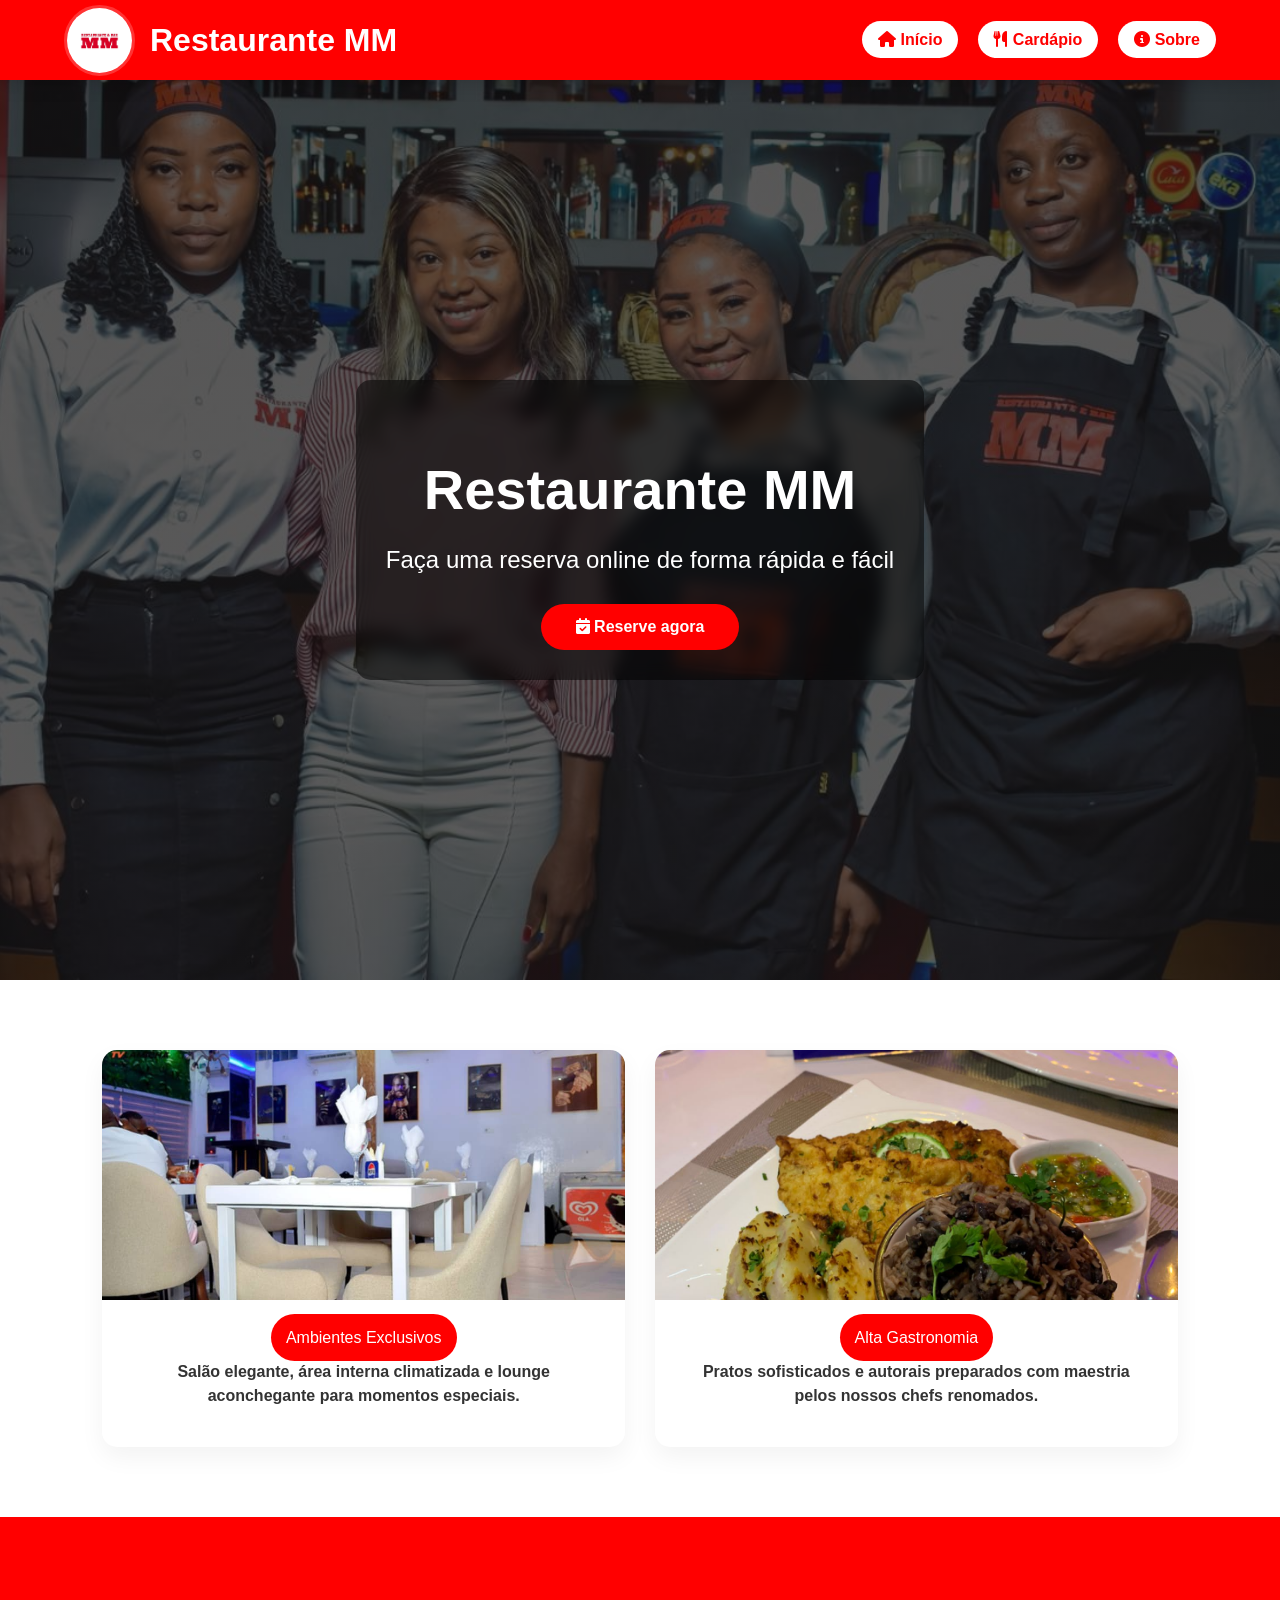
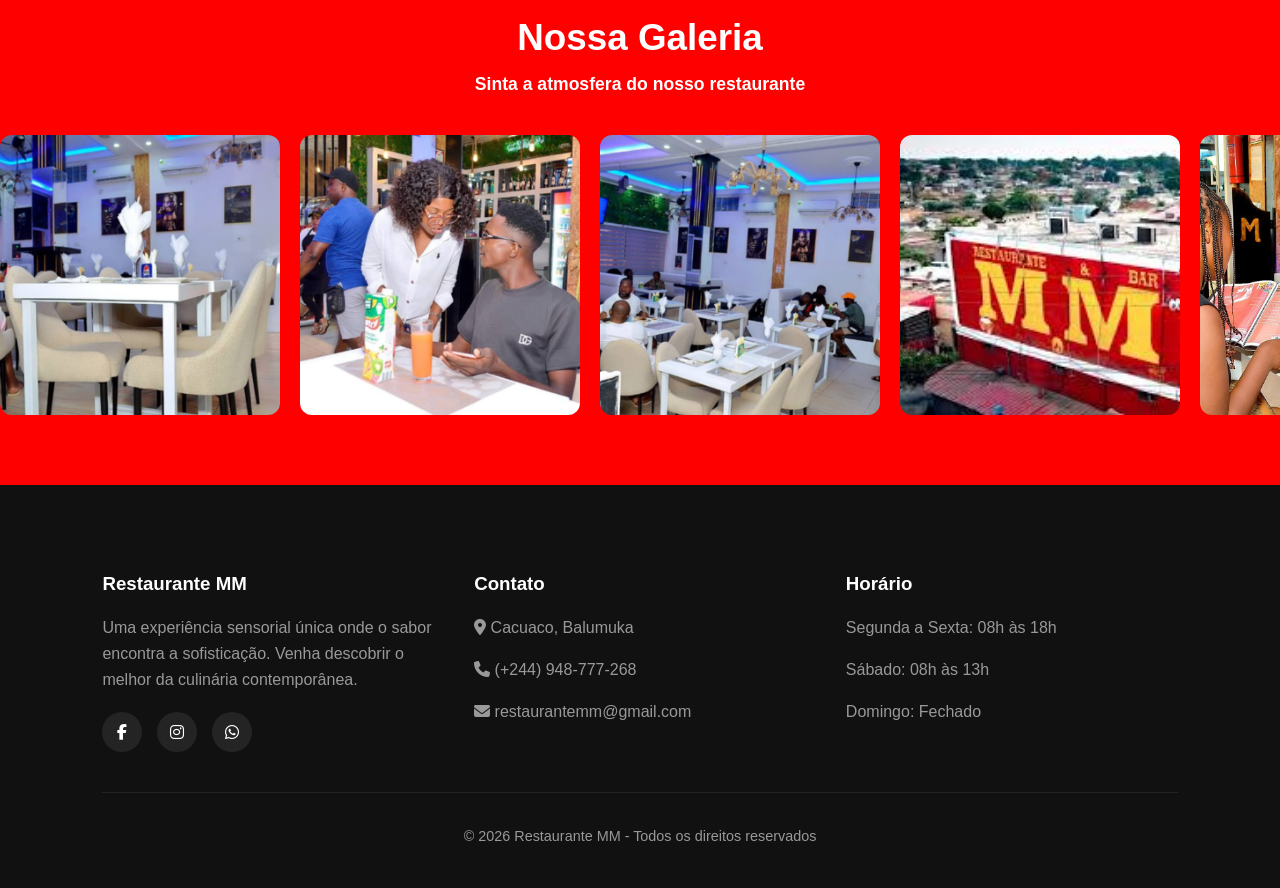
==== index.html @ 0982172f "Primeira versão do sistema" ====
<!DOCTYPE html>
<html lang="pt-br">

<head>
    <meta charset="UTF-8">
    <meta name="viewport" content="width=device-width, initial-scale=1.0">
    <title>Reserva de mesa em restaurante</title>

    <!-- CSS -->
    <link rel="stylesheet" href="style.css">

    <!-- Font Awesome -->
    <link rel="stylesheet" href="https://cdnjs.cloudflare.com/ajax/libs/font-awesome/6.4.0/css/all.min.css">
</head>

<body>

    <!-- NAVBAR -->
    <nav class="navbar">
        <div class="logo-container">
            <img class="img" src="menu/IMG-20260217-WA0002.jpg" alt="Restaurante MM">
            <h1>Restaurante MM</h1>
        </div>

        <ul class="nav-links">
            <li>
                <a href="index.html">
                    <i class="fas fa-home"></i> Início
                </a>
            </li>

            <li>
                <a href="cardapio.html">
                    <i class="fas fa-utensils"></i> Cardápio
                </a>
            </li>

            <li>
                <a href="Sobre.html">
                    <i class="fas fa-info-circle"></i> Sobre
                </a>
            </li>
        </ul>
    </nav>

    <!-- BANNER PRINCIPAL -->
    <div class="imgfundo">
        <div class="fundo">
            <div class="texto">
                <h2>Restaurante MM</h2>
                <h3>Faça uma reserva online de forma rápida e fácil</h3>

                <a class="a" href="formulario.html">
                    <i class="fas fa-calendar-check"></i> Reserve agora
                </a>
            </div>
        </div>
    </div>

    <!-- CONTEÚDO PRINCIPAL -->
    <main>

        <!-- CATEGORIAS -->
        <section class="categories">

            <div class="category-card">
                <img src="galeria/1d555868-b136-4fd9-badd-256a04c312cc.jpg" alt="Ambientes Exclusivos">

                <div class="category-info">
                    <a href="Ambiente.html"
                        style="border-radius: 30px; padding: 15px; background-color: red; color: white; text-decoration: none;">
                        Ambientes Exclusivos
                    </a>

                    <h2>
                        Salão elegante, área interna climatizada e lounge aconchegante
                        para momentos especiais.
                    </h2>
                </div>
            </div>

            <div class="category-card">
                <img src="comidaMM/IMG-20260217-WA0004.jpg" alt="Alta Gastronomia">

                <div class="category-info">
                    <a href="Gastronomia.html"
                        style="border-radius: 30px; padding: 15px; background-color: red; color: white; text-decoration: none;">
                        Alta Gastronomia
                    </a>

                    <h2>
                        Pratos sofisticados e autorais preparados com maestria
                        pelos nossos chefs renomados.
                    </h2>
                </div>
            </div>

        </section>

        <!-- GALERIA -->
        <section class="galeria-section">
            <h1>Nossa Galeria</h1>
            <h2>Sinta a atmosfera do nosso restaurante</h2>

            <div class="comboio-container">
                <div class="comboio-faixa">

                    <!-- Grupo 1 -->
                    <img src="galeria/1d555868-b136-4fd9-badd-256a04c312cc.jpg" alt="Galeria 1">
                    <img src="galeria/27867d78-b7e3-4402-a09d-86ecd639f633.jpg" alt="Galeria 2">
                    <img src="galeria/7af3dc20-5b73-4b53-b83a-d485df2a1cec.jpg" alt="Galeria 3">
                    <img src="galeria/baixados.jpg" alt="Galeria 4">
                    <img src="galeria/IMG-20260211-WA0005.jpg" alt="Galeria 5">
                    <img src="galeria/IMG-20260211-WA0006.jpg" alt="Galeria 6">
                    <img src="galeria/IMG-20260217-WA0036.jpg" alt="Galeria 7">
                    <img src="galeria/IMG-20260211-WA0009.jpg" alt="Galeria 8">

                    <!-- Grupo 2 (loop) -->
                    <img src="galeria/mm.jpg" alt="Galeria 9">
                    <img src="galeria/1a1cca81-498e-4043-89ac-76edf60dcc4b.jpg" alt="Galeria 10">
                    <img src="galeria/1d555868-b136-4fd9-badd-256a04c312cc.jpg" alt="Galeria 11">
                    <img src="galeria/mm.jpg" alt="Galeria 12">
                    <img src="galeria/IMG-20260211-WA0007.jpg" alt="Galeria 13">
                    <img src="galeria/IMG-20260211-WA0008.jpg" alt="Galeria 14">
                    <img src="galeria/IMG-20260217-WA0036.jpg" alt="Galeria 15">
                    <img src="galeria/IMG-20260211-WA0009.jpg" alt="Galeria 16">

                </div>
            </div>
        </section>

    </main>

    <!-- RODAPÉ -->
    <footer>
        <div class="footer-content">

            <div class="footer-col">
                <h3>Restaurante MM</h3>

                <p>
                    Uma experiência sensorial única onde o sabor encontra
                    a sofisticação. Venha descobrir o melhor da culinária contemporânea.
                </p>

                <div class="social-icons">
                    <a href="#"><i class="fab fa-facebook-f"></i></a>
                    <a href="#"><i class="fab fa-instagram"></i></a>
                    <a href="#"><i class="fab fa-whatsapp"></i></a>
                </div>
            </div>

            <div class="footer-col">
                <h3>Contato</h3>

                <p><i class="fas fa-map-marker-alt"></i> Cacuaco, Balumuka</p>
                <p><i class="fas fa-phone"></i> (+244) 948-777-268</p>
                <p><i class="fas fa-envelope"></i> restaurantemm@gmail.com</p>
            </div>

            <div class="footer-col">
                <h3>Horário</h3>

                <p>Segunda a Sexta: 08h às 18h</p>
                <p>Sábado: 08h às 13h</p>
                <p>Domingo: Fechado</p>
            </div>

        </div>

        <div class="copyright">
            <p>&copy; 2026 Restaurante MM - Todos os direitos reservados</p>
        </div>
    </footer>
    <script src="gerente.js"></script>
</body>

</html>
---- style.css ----
body {
    font-family: 'Roboto', sans-serif;
    overflow-x: hidden;
    color: #333;
    background-color: #f8f9fa;
    margin: 0;
    padding: 0;
}

/* NAVBAR */
nav {
    height: 80px;
    background-color: red;
    display: flex;
    justify-content: space-between;
    align-items: center;
    padding: 0 5%;
    position: fixed;
    top: 0;
    left: 0;
    width: 100%;
    box-sizing: border-box;
    z-index: 100;
    box-shadow: 0 4px 18px rgba(0, 0, 0, 0.15);
}

.nav-scrolled {
    background: rgba(255, 0, 0, 0.85);
    backdrop-filter: blur(5px);
}

.logo-container {
    display: flex;
    align-items: center;
    gap: 15px;
}

.img {
    width: 65px;
    height: 65px;
    border-radius: 50%;
    object-fit: cover;
    border: 3px solid rgba(255, 255, 255, 0.2);
}

nav h1 {
    font-family: 'Montserrat', sans-serif;
    font-size: 2rem;
    color: white;
    font-weight: 700;
    margin: 0;
}

.nav-links {
    display: flex;
    gap: 20px;
    padding: 0;
    margin: 0;
}

.nav-links li {
    list-style: none;
}

.nav-links a {
    color: red;
    text-decoration: none;
    font-size: 1rem;
    font-weight: 600;
    padding: 10px 16px;
    border-radius: 30px;
    background: white;
    transition: 0.3s;
}

.nav-links a:hover {
    transform: translateY(-2px);
}

/* BANNER PRINCIPAL */
.imgfundo {
    background:
        linear-gradient(rgba(19, 18, 18, 0.7), rgba(22, 22, 22, 0.7)),
        url('menu/IMG-20260217-WA0037.jpg') no-repeat center center;
    background-size: cover;
    min-height: 100vh;
    display: flex;
    align-items: center;
    justify-content: center;
    padding-top: 80px;
}

.fundo {
    width: 100%;
    display: flex;
    justify-content: center;
    padding: 20px;
}

.texto {
    color: white;
    max-width: 850px;
    padding: 30px;
    text-align: center;
    background: rgba(0, 0, 0, 0.5);
    border-radius: 15px;
    backdrop-filter: blur(8px);
}

.texto h2 {
    font-size: 3.5rem;
    margin-bottom: 20px;
}

.texto h3 {
    font-size: 1.5rem;
    font-weight: 300;
    margin-bottom: 30px;
}

.a {
    display: inline-block;
    padding: 14px 35px;
    background: red;
    color: white;
    text-decoration: none;
    font-size: 1rem;
    font-weight: 600;
    border-radius: 40px;
    transition: 0.3s;
}

.a:hover {
    transform: translateY(-3px);
}

/* CATEGORIAS */
.categories {
    padding: 70px 8%;
    display: grid;
    grid-template-columns: repeat(auto-fit, minmax(300px, 1fr));
    gap: 30px;
    background: white;
}

.category-card {
    background: white;
    border-radius: 15px;
    overflow: hidden;
    box-shadow: 0 10px 25px rgba(0,0,0,0.05);
    transition: 0.3s;
    text-align: center;
}

.category-card:hover {
    transform: translateY(-8px);
}

.category-card img {
    width: 100%;
    height: 250px;
    object-fit: cover;
}

.category-info {
    padding: 25px;
}

.category-info h2 {
    font-size: 1rem;
    line-height: 1.5;
}

/* GALERIA */
.galeria-section {
    padding: 70px 0;
    background: red;
    color: white;
    text-align: center;
}

.galeria-section h1 {
    font-size: 2.3rem;
    margin-bottom: 10px;
}

.galeria-section h2 {
    font-size: 1.1rem;
    margin-bottom: 40px;
}

.comboio-container {
    width: 100%;
    overflow: hidden;
}

.comboio-faixa {
    display: flex;
    gap: 20px;
    width: max-content;
    animation: rolar-infinito 30s linear infinite;
}

.comboio-faixa img {
    width: 280px;
    height: 280px;
    object-fit: cover;
    border-radius: 12px;
}

@keyframes rolar-infinito {
    from {
        transform: translateX(0);
    }
    to {
        transform: translateX(calc(-50% - 10px));
    }
}

/* FOOTER */
footer {
    background: #111;
    color: #999;
    padding: 70px 8% 30px;
}

.footer-content {
    display: grid;
    grid-template-columns: repeat(auto-fit, minmax(250px, 1fr));
    gap: 40px;
}

.footer-col h3 {
    color: white;
    margin-bottom: 20px;
}

.footer-col p {
    margin-bottom: 12px;
    line-height: 1.6;
}

.social-icons {
    display: flex;
    gap: 15px;
    margin-top: 20px;
}

.social-icons a {
    width: 40px;
    height: 40px;
    background: rgba(255,255,255,0.08);
    border-radius: 50%;
    display: flex;
    justify-content: center;
    align-items: center;
    color: white;
    text-decoration: none;
}

.copyright {
    text-align: center;
    margin-top: 40px;
    padding-top: 20px;
    border-top: 1px solid rgba(255,255,255,0.08);
    font-size: 0.9rem;
}

/* RESPONSIVO */

/* =========================
   RESPONSIVIDADE
========================= */

/* NOTEBOOKS MENORES */

@media (max-width: 1200px){

    .texto{
        max-width: 700px;
    }

    .texto h2{
        font-size: 3rem;
    }

    .texto h3{
        font-size: 1.3rem;
    }

    .categories{
        padding: 60px 5%;
    }

    footer{
        padding: 60px 5% 30px;
    }
}

/* TABLETS */

@media (max-width: 992px){

    nav{
        padding: 0 4%;
    }

    nav h1{
        font-size: 1.7rem;
    }

    .nav-links{
        gap: 12px;
    }

    .nav-links a{
        font-size: 0.95rem;
        padding: 10px 14px;
    }

    .texto{
        padding: 35px;
        width: 90%;
    }

    .texto h2{
        font-size: 2.7rem;
    }

    .texto h3{
        font-size: 1.2rem;
    }

    .category-card img{
        height: 220px;
    }

    .comboio-faixa img{
        width: 240px;
        height: 240px;
    }

    .footer-content{
        gap: 30px;
    }
}

/* TABLETS PEQUENOS */

@media (max-width: 768px){

    nav{
        height: auto;
        flex-direction: column;
        justify-content: center;
        padding: 15px 20px;
    }

    .logo-container{
        width: 100%;
        justify-content: center;
    }

    .nav-links{
        width: 100%;
        flex-wrap: wrap;
        justify-content: center;
        gap: 12px;
        margin-top: 15px;
    }

    .nav-links a{
        width: auto;
        text-align: center;
    }

    .imgfundo{
        padding-top: 140px;
        min-height: auto;
        padding-bottom: 60px;
    }

    .texto{
        width: 95%;
        padding: 30px 20px;
    }

    .texto h2{
        font-size: 2.3rem;
        line-height: 1.2;
    }

    .texto h3{
        font-size: 1rem;
        line-height: 1.6;
    }

    .a{
        width: 100%;
        max-width: 300px;
        text-align: center;
    }

    .categories{
        grid-template-columns: 1fr;
        padding: 50px 20px;
        gap: 25px;
    }

    .category-card{
        width: 100%;
    }

    .category-card img{
        height: 230px;
    }

    .category-info{
        padding: 20px;
    }

    .galeria-section{
        padding: 60px 0;
    }

    .galeria-section h1{
        font-size: 2rem;
    }

    .galeria-section h2{
        font-size: 1rem;
        padding: 0 20px;
    }

    .comboio-faixa{
        gap: 15px;
    }

    .comboio-faixa img{
        width: 200px;
        height: 200px;
    }

    footer{
        padding: 60px 20px 25px;
    }

    .footer-content{
        grid-template-columns: 1fr;
        text-align: center;
    }

    .social-icons{
        justify-content: center;
    }
}

/* SMARTPHONES */

@media (max-width: 576px){

    body{
        overflow-x: hidden;
    }

    nav{
        padding: 15px;
    }

    .img{
        width: 50px;
        height: 50px;
    }

    nav h1{
        font-size: 1.3rem;
    }

    .nav-links{
        flex-direction: column;
        width: 100%;
    }

    .nav-links li{
        width: 100%;
    }

    .nav-links a{
        display: block;
        width: 100%;
        font-size: 0.95rem;
        padding: 12px;
    }

    .imgfundo{
        padding-top: 180px;
    }

    .texto{
        border-radius: 12px;
    }

    .texto h2{
        font-size: 1.9rem;
    }

    .texto h3{
        font-size: 0.95rem;
    }

    .a{
        font-size: 0.95rem;
        padding: 14px 20px;
    }

    .categories{
        padding: 40px 15px;
    }

    .category-card img{
        height: 200px;
    }

    .category-info h2{
        font-size: 0.95rem;
    }

    .galeria-section h1{
        font-size: 1.8rem;
    }

    .galeria-section h2{
        font-size: 0.95rem;
    }

    .comboio-faixa img{
        width: 170px;
        height: 170px;
        border-radius: 10px;
    }

    .footer-col h3{
        font-size: 1.2rem;
    }

    .footer-col p{
        font-size: 0.95rem;
    }

    .copyright{
        font-size: 0.8rem;
    }
}

/* SMARTPHONES MUITO PEQUENOS */

@media (max-width: 360px){

    .texto h2{
        font-size: 1.6rem;
    }

    .texto h3{
        font-size: 0.9rem;
    }

    .comboio-faixa img{
        width: 150px;
        height: 150px;
    }

    .nav-links a{
        font-size: 0.9rem;
    }

    .a{
        font-size: 0.9rem;
    }
}

@media (max-width: 768px) {
    nav {
        padding: 0 20px;
        height: auto;
        flex-direction: column;
        padding-top: 15px;
        padding-bottom: 15px;
    }

    .nav-links {
        flex-direction: column;
        gap: 10px;
        margin-top: 15px;
        width: 100%;
        align-items: center;
    }

    .texto h2 {
        font-size: 2.2rem;
    }

    .texto h3 {
        font-size: 1.1rem;
    }

    .img {
        width: 55px;
        height: 55px;
    }

    nav h1 {
        font-size: 1.4rem;
    }
}
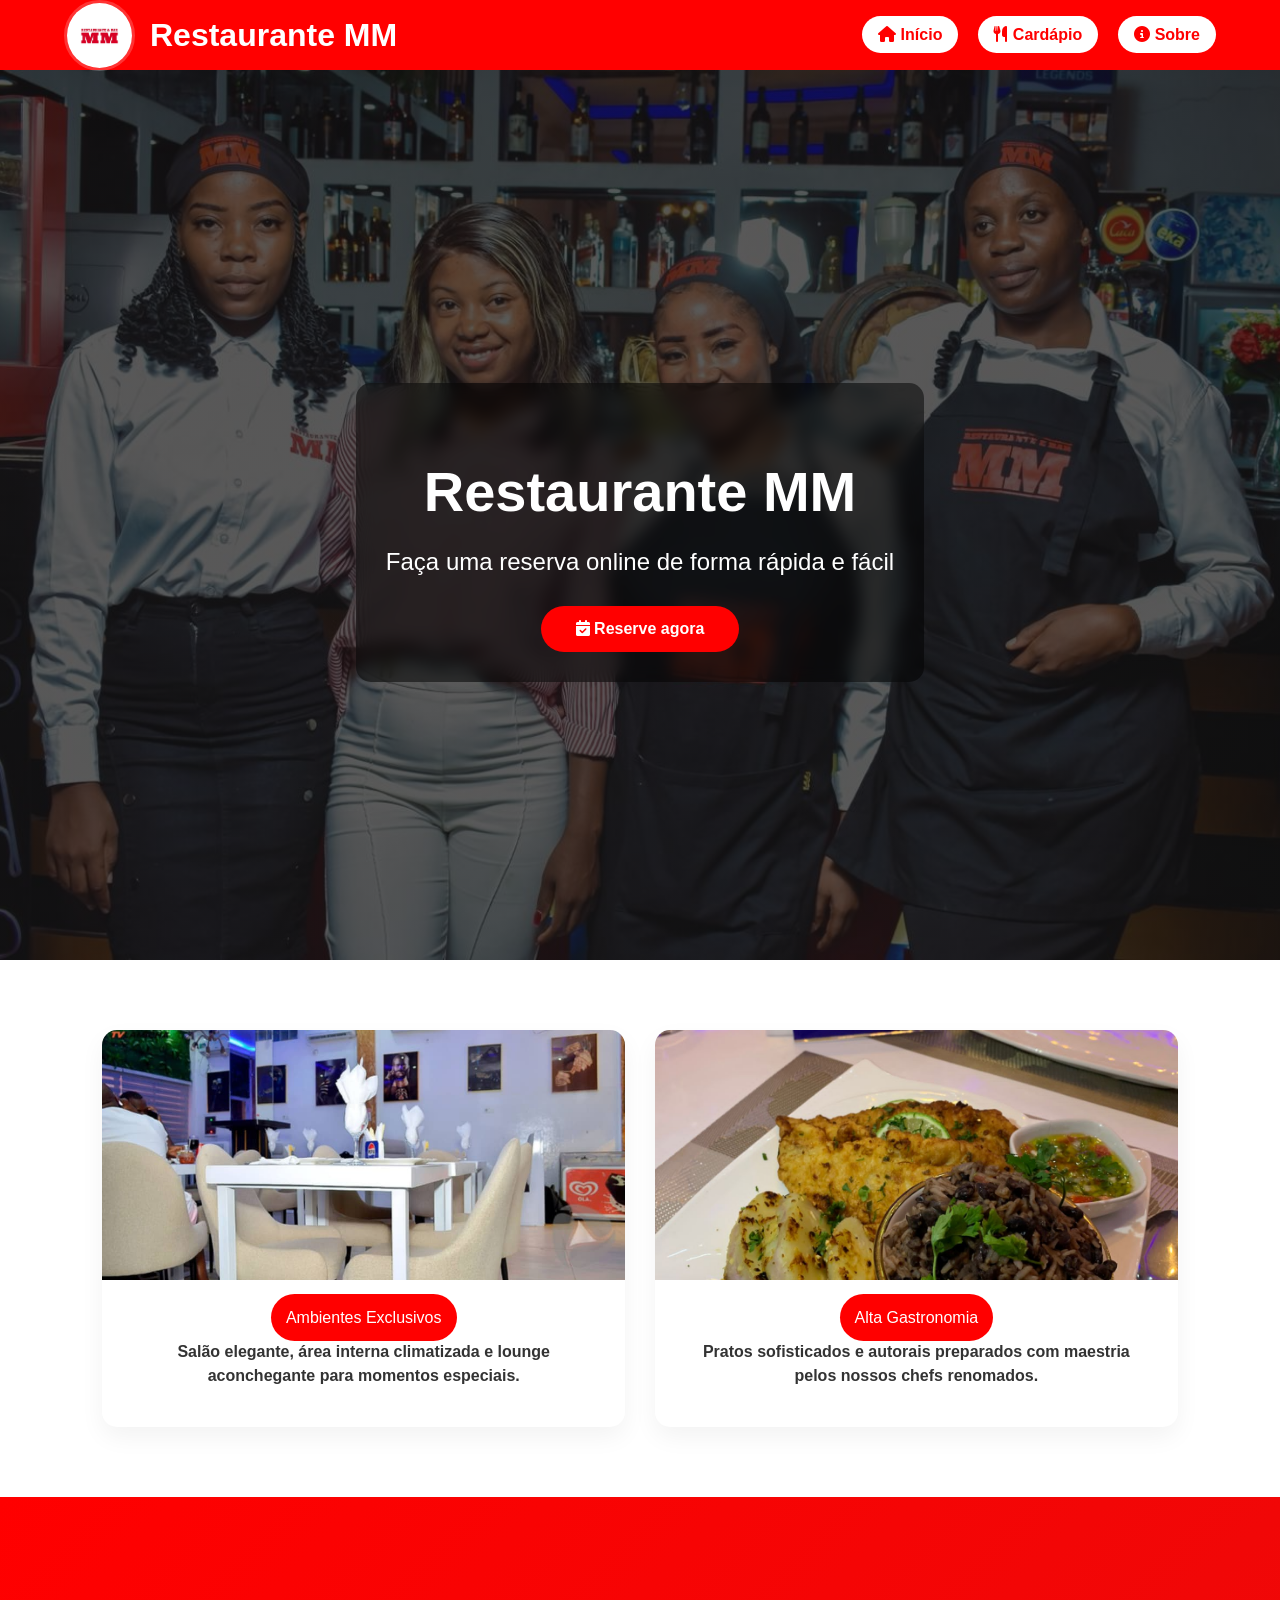
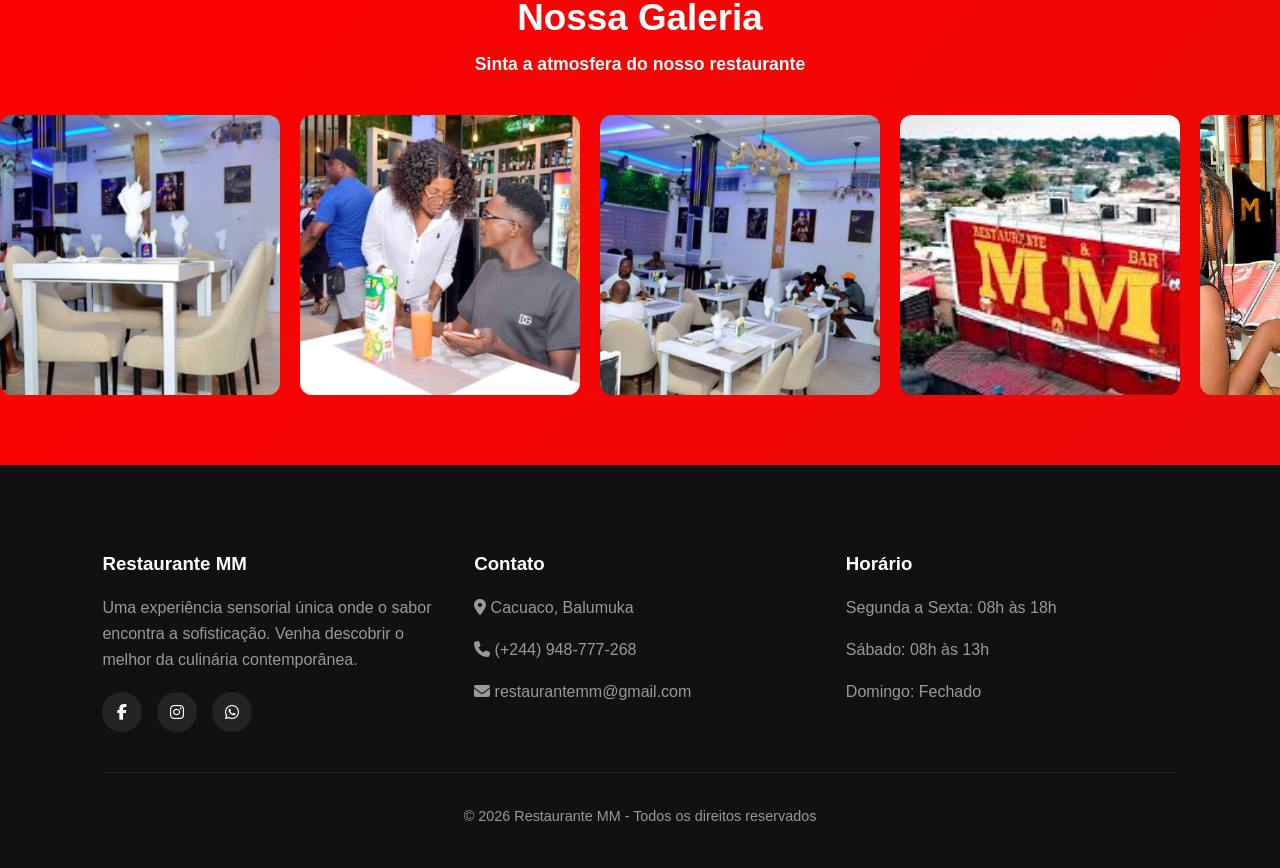
==== commit b890e118: "Atualização do sistema" ====
--- a/index.html
+++ b/index.html
@@ -71,7 +71,6 @@
                         style="border-radius: 30px; padding: 15px; background-color: red; color: white; text-decoration: none;">
                         Ambientes Exclusivos
                     </a>
-
                     <h2>
                         Salão elegante, área interna climatizada e lounge aconchegante
                         para momentos especiais.
--- a/style.css
+++ b/style.css
@@ -8,16 +8,13 @@
 }
 
 /* NAVBAR */
-nav {
-    height: 80px;
-    background-color: red;
+nav { 
+    height: 70px;
+    background: linear-gradient(135deg, #ff0000, #ff0000);
     display: flex;
     justify-content: space-between;
     align-items: center;
     padding: 0 5%;
-    position: fixed;
-    top: 0;
-    left: 0;
     width: 100%;
     box-sizing: border-box;
     z-index: 100;
@@ -83,11 +80,11 @@
         linear-gradient(rgba(19, 18, 18, 0.7), rgba(22, 22, 22, 0.7)),
         url('menu/IMG-20260217-WA0037.jpg') no-repeat center center;
     background-size: cover;
-    min-height: 100vh;
+    min-height: 95vh;
     display: flex;
     align-items: center;
     justify-content: center;
-    padding-top: 80px;
+    padding-top: 35px;
 }
 
 .fundo {
@@ -174,7 +171,7 @@
 /* GALERIA */
 .galeria-section {
     padding: 70px 0;
-    background: red;
+    background: linear-gradient(135deg, #ff0000, #eb0a0a);
     color: white;
     text-align: center;
 }
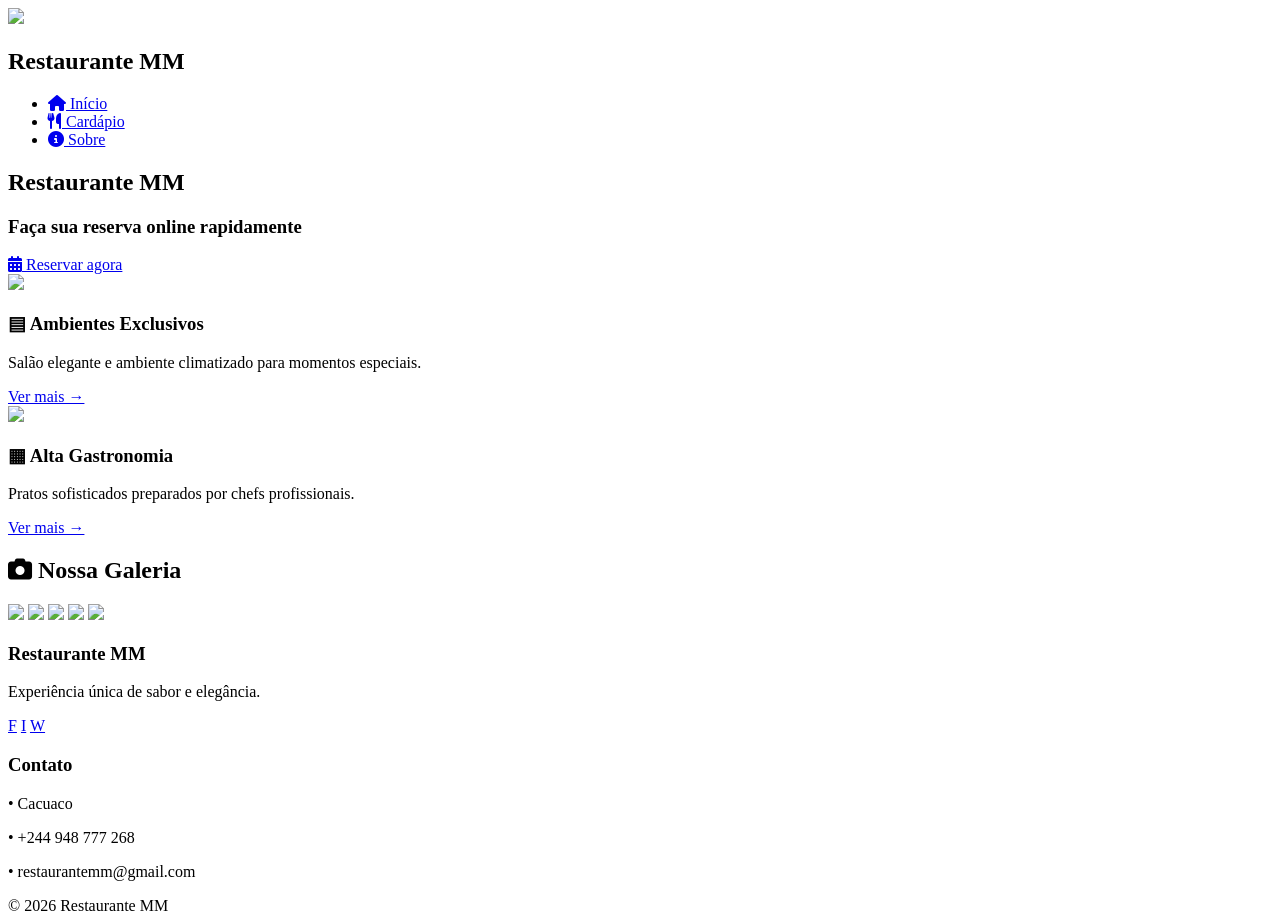
==== commit cf1bbc01: "Atualização do sistema" ====
--- a/index.html
+++ b/index.html
@@ -1,177 +1,123 @@
 <!DOCTYPE html>
 <html lang="pt-br">
-
 <head>
     <meta charset="UTF-8">
     <meta name="viewport" content="width=device-width, initial-scale=1.0">
-    <title>Reserva de mesa em restaurante</title>
+    <title>Restaurante MM</title>
 
-    <!-- CSS -->
-    <link rel="stylesheet" href="style.css">
-
-    <!-- Font Awesome -->
-    <link rel="stylesheet" href="https://cdnjs.cloudflare.com/ajax/libs/font-awesome/6.4.0/css/all.min.css">
+    <link rel="stylesheet" href="../s_reserva/assets/css/style.css?v=3">
+    <link rel="stylesheet" href="https://cdnjs.cloudflare.com/ajax/libs/font-awesome/6.5.1/css/all.min.css">
 </head>
 
 <body>
 
-    <!-- NAVBAR -->
-    <nav class="navbar">
-        <div class="logo-container">
-            <img class="img" src="menu/IMG-20260217-WA0002.jpg" alt="Restaurante MM">
-            <h1>Restaurante MM</h1>
+<!-- NAVBAR -->
+<nav>
+    <div class="logo-container">
+        <img src="../s_reserva/img/menu/IMG-20260217-WA0002.jpg" class="img">
+        <h1>Restaurante MM</h1>
+    </div>
+
+    <ul class="nav-links">
+        <li><a href="index.html"><span class="nav-icon"><i class="fa-solid fa-house"></i></span> Início</a></li>
+        <li><a href="../s_reserva/pages/cardapio.html"><span class="nav-icon"><i class="fa-solid fa-utensils"></i></span> Cardápio</a></li>
+        <li><a href="../s_reserva/pages/sobre.html"><span class="nav-icon"><i class="fa-solid fa-circle-info"></i></span> Sobre</a></li>
+    </ul>
+</nav>
+
+<!-- BANNER -->
+<div class="imgfundo">
+    <div class="texto">
+        <h2>Restaurante MM</h2>
+        <h3>Faça sua reserva online rapidamente</h3>
+
+        <a class="a" href="../s_reserva/pages/formulario.php">
+            <span class="nav-icon"><i class="fa-solid fa-calendar-days"></i></span> Reservar agora
+        </a>
+    </div>
+</div>
+
+<!-- CATEGORIAS -->
+<section class="categories">
+
+    <!-- AMBIENTES EXCLUSIVOS -->
+    <div class="category-card">
+
+        <img src="../s_reserva/img/galeria/1d555868-b136-4fd9-badd-256a04c312cc.jpg">
+
+        <div class="category-info">
+            <h3>▤ Ambientes Exclusivos</h3>
+
+            <p>Salão elegante e ambiente climatizado para momentos especiais.</p>
+
+            <a href="../s_reserva/pages/ambiente.html" class="mini-btn">
+                Ver mais →
+            </a>
         </div>
 
-        <ul class="nav-links">
-            <li>
-                <a href="index.html">
-                    <i class="fas fa-home"></i> Início
-                </a>
-            </li>
+    </div>
 
-            <li>
-                <a href="cardapio.html">
-                    <i class="fas fa-utensils"></i> Cardápio
-                </a>
-            </li>
+    <!-- ALTA GASTRONOMIA -->
+    <div class="category-card">
 
-            <li>
-                <a href="Sobre.html">
-                    <i class="fas fa-info-circle"></i> Sobre
-                </a>
-            </li>
-        </ul>
-    </nav>
+        <img src="../s_reserva/img/comidaMM/IMG-20260217-WA0004.jpg">
 
-    <!-- BANNER PRINCIPAL -->
-    <div class="imgfundo">
-        <div class="fundo">
-            <div class="texto">
-                <h2>Restaurante MM</h2>
-                <h3>Faça uma reserva online de forma rápida e fácil</h3>
+        <div class="category-info">
+            <h3>▦ Alta Gastronomia</h3>
 
-                <a class="a" href="formulario.html">
-                    <i class="fas fa-calendar-check"></i> Reserve agora
-                </a>
+            <p>Pratos sofisticados preparados por chefs profissionais.</p>
+
+            <a href="../s_reserva/pages/gastronomia.html" class="mini-btn">
+                Ver mais →
+            </a>
+        </div>
+
+    </div>
+
+</section>
+<!-- GALERIA -->
+<section class="galeria-section">
+    <h1><span class="nav-icon"><i class="fa-solid fa-camera"></i></span> Nossa Galeria</h1>
+
+    <div class="comboio-container">
+        <div class="comboio-faixa">
+            <img src="../s_reserva/img/galeria/1d555868-b136-4fd9-badd-256a04c312cc.jpg">
+            <img src="../s_reserva/img/galeria/27867d78-b7e3-4402-a09d-86ecd639f633.jpg">
+            <img src="../s_reserva/img/galeria/7af3dc20-5b73-4b53-b83a-d485df2a1cec.jpg">
+            <img src="../s_reserva/img/galeria/baixados.jpg">
+            <img src="../s_reserva/img/galeria/mm.jpg">
+        </div>
+    </div>
+</section>
+
+<!-- FOOTER -->
+<footer>
+    <div class="footer-content">
+
+        <div class="footer-col">
+            <h3>Restaurante MM</h3>
+            <p>Experiência única de sabor e elegância.</p>
+
+            <div class="social-icons">
+                <a href="#">F</a>
+                <a href="#">I</a>
+                <a href="#">W</a>
             </div>
         </div>
+
+        <div class="footer-col">
+            <h3>Contato</h3>
+            <p>• Cacuaco</p>
+            <p>• +244 948 777 268</p>
+            <p>• restaurantemm@gmail.com</p>
+        </div>
+
     </div>
 
-    <!-- CONTEÚDO PRINCIPAL -->
-    <main>
+    <div class="copyright">
+        © 2026 Restaurante MM
+    </div>
+</footer>
 
-        <!-- CATEGORIAS -->
-        <section class="categories">
-
-            <div class="category-card">
-                <img src="galeria/1d555868-b136-4fd9-badd-256a04c312cc.jpg" alt="Ambientes Exclusivos">
-
-                <div class="category-info">
-                    <a href="Ambiente.html"
-                        style="border-radius: 30px; padding: 15px; background-color: red; color: white; text-decoration: none;">
-                        Ambientes Exclusivos
-                    </a>
-                    <h2>
-                        Salão elegante, área interna climatizada e lounge aconchegante
-                        para momentos especiais.
-                    </h2>
-                </div>
-            </div>
-
-            <div class="category-card">
-                <img src="comidaMM/IMG-20260217-WA0004.jpg" alt="Alta Gastronomia">
-
-                <div class="category-info">
-                    <a href="Gastronomia.html"
-                        style="border-radius: 30px; padding: 15px; background-color: red; color: white; text-decoration: none;">
-                        Alta Gastronomia
-                    </a>
-
-                    <h2>
-                        Pratos sofisticados e autorais preparados com maestria
-                        pelos nossos chefs renomados.
-                    </h2>
-                </div>
-            </div>
-
-        </section>
-
-        <!-- GALERIA -->
-        <section class="galeria-section">
-            <h1>Nossa Galeria</h1>
-            <h2>Sinta a atmosfera do nosso restaurante</h2>
-
-            <div class="comboio-container">
-                <div class="comboio-faixa">
-
-                    <!-- Grupo 1 -->
-                    <img src="galeria/1d555868-b136-4fd9-badd-256a04c312cc.jpg" alt="Galeria 1">
-                    <img src="galeria/27867d78-b7e3-4402-a09d-86ecd639f633.jpg" alt="Galeria 2">
-                    <img src="galeria/7af3dc20-5b73-4b53-b83a-d485df2a1cec.jpg" alt="Galeria 3">
-                    <img src="galeria/baixados.jpg" alt="Galeria 4">
-                    <img src="galeria/IMG-20260211-WA0005.jpg" alt="Galeria 5">
-                    <img src="galeria/IMG-20260211-WA0006.jpg" alt="Galeria 6">
-                    <img src="galeria/IMG-20260217-WA0036.jpg" alt="Galeria 7">
-                    <img src="galeria/IMG-20260211-WA0009.jpg" alt="Galeria 8">
-
-                    <!-- Grupo 2 (loop) -->
-                    <img src="galeria/mm.jpg" alt="Galeria 9">
-                    <img src="galeria/1a1cca81-498e-4043-89ac-76edf60dcc4b.jpg" alt="Galeria 10">
-                    <img src="galeria/1d555868-b136-4fd9-badd-256a04c312cc.jpg" alt="Galeria 11">
-                    <img src="galeria/mm.jpg" alt="Galeria 12">
-                    <img src="galeria/IMG-20260211-WA0007.jpg" alt="Galeria 13">
-                    <img src="galeria/IMG-20260211-WA0008.jpg" alt="Galeria 14">
-                    <img src="galeria/IMG-20260217-WA0036.jpg" alt="Galeria 15">
-                    <img src="galeria/IMG-20260211-WA0009.jpg" alt="Galeria 16">
-
-                </div>
-            </div>
-        </section>
-
-    </main>
-
-    <!-- RODAPÉ -->
-    <footer>
-        <div class="footer-content">
-
-            <div class="footer-col">
-                <h3>Restaurante MM</h3>
-
-                <p>
-                    Uma experiência sensorial única onde o sabor encontra
-                    a sofisticação. Venha descobrir o melhor da culinária contemporânea.
-                </p>
-
-                <div class="social-icons">
-                    <a href="#"><i class="fab fa-facebook-f"></i></a>
-                    <a href="#"><i class="fab fa-instagram"></i></a>
-                    <a href="#"><i class="fab fa-whatsapp"></i></a>
-                </div>
-            </div>
-
-            <div class="footer-col">
-                <h3>Contato</h3>
-
-                <p><i class="fas fa-map-marker-alt"></i> Cacuaco, Balumuka</p>
-                <p><i class="fas fa-phone"></i> (+244) 948-777-268</p>
-                <p><i class="fas fa-envelope"></i> restaurantemm@gmail.com</p>
-            </div>
-
-            <div class="footer-col">
-                <h3>Horário</h3>
-
-                <p>Segunda a Sexta: 08h às 18h</p>
-                <p>Sábado: 08h às 13h</p>
-                <p>Domingo: Fechado</p>
-            </div>
-
-        </div>
-
-        <div class="copyright">
-            <p>&copy; 2026 Restaurante MM - Todos os direitos reservados</p>
-        </div>
-    </footer>
-    <script src="gerente.js"></script>
 </body>
-
 </html>
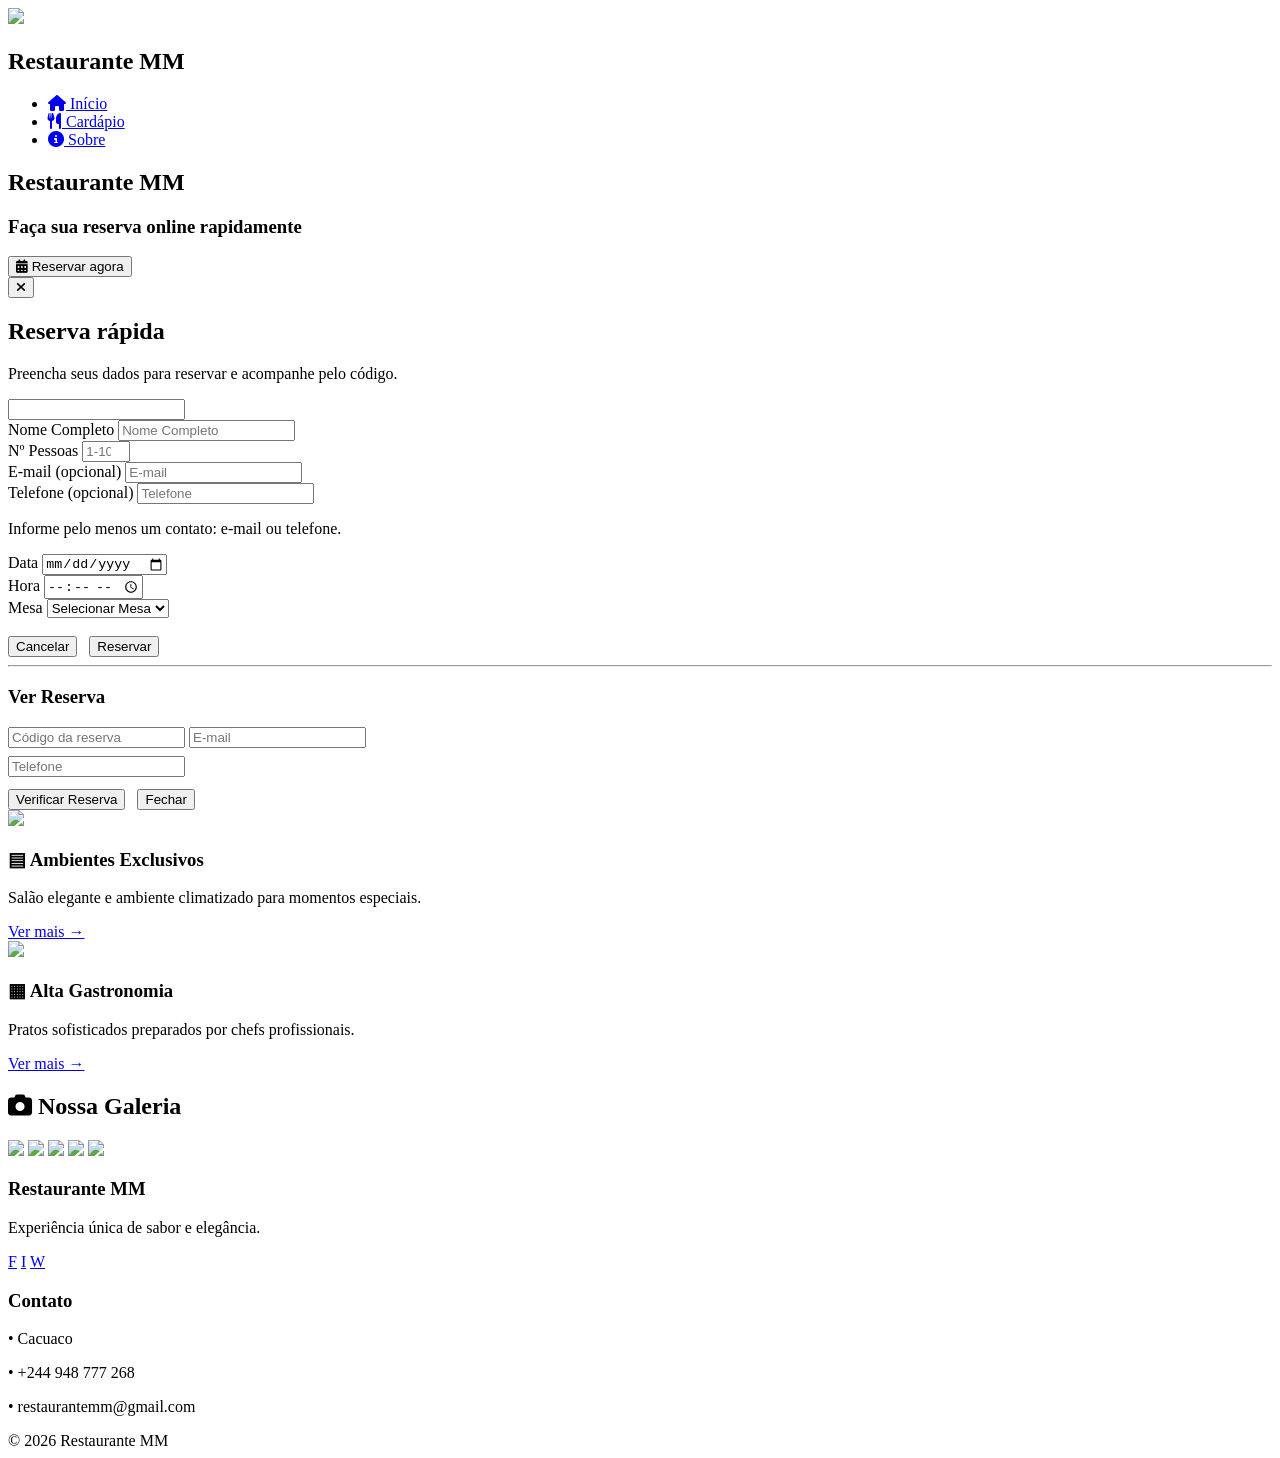
==== commit e63c6b62: "Primeira versão do sistema 0.0.6" ====
--- a/index.html
+++ b/index.html
@@ -31,9 +31,92 @@
         <h2>Restaurante MM</h2>
         <h3>Faça sua reserva online rapidamente</h3>
 
-        <a class="a" href="../s_reserva/pages/formulario.php">
+        <button class="a" type="button" id="openReservaModal">
             <span class="nav-icon"><i class="fa-solid fa-calendar-days"></i></span> Reservar agora
-        </a>
+        </button>
+    </div>
+</div>
+
+<!-- MODAL RESERVA -->
+<div class="modal" id="reservaModal" aria-hidden="true" role="dialog" aria-labelledby="reservaTitle">
+    <div class="modal-content">
+        <button type="button" class="modal-close" id="closeReservaModal" aria-label="Fechar janela"><i class="fa-solid fa-xmark"></i></button>
+        <h2 id="reservaTitle">Reserva rápida</h2>
+        <p class="modal-subtitle">Preencha seus dados para reservar e acompanhe pelo código.</p>
+
+        <form action="../s_reserva/admin/reservas.php" method="POST" id="modalReservaForm" class="modal-form" autocomplete="off">
+            <input type="hidden" name="csrf_token" id="csrf_token" value="">
+            <input type="text" name="hp" class="hp" tabindex="-1" autocomplete="off">
+
+            <div class="grid-2">
+                <div>
+                    <label for="modal_nome">Nome Completo</label>
+                    <input type="text" id="modal_nome" name="nome" placeholder="Nome Completo" required>
+                </div>
+                <div>
+                    <label for="modal_num_pessoa">Nº Pessoas</label>
+                    <input type="number" id="modal_num_pessoa" name="num_pessoa" placeholder="1-10" min="1" max="10" required>
+                </div>
+            </div>
+
+            <div class="field-inline">
+                <div style="flex:1">
+                    <label for="modal_email">E-mail (opcional)</label>
+                    <input type="email" id="modal_email" name="email" placeholder="E-mail">
+                </div>
+                <div style="flex:1">
+                    <label for="modal_telefone">Telefone (opcional)</label>
+                    <input type="tel" id="modal_telefone" name="telefone" placeholder="Telefone">
+                </div>
+            </div>
+
+            <p class="note">Informe pelo menos um contato: e-mail ou telefone.</p>
+
+            <div class="grid-2">
+                <div>
+                    <label for="modal_data_reserva">Data</label>
+                    <input type="date" id="modal_data_reserva" name="data_reserva" required>
+                </div>
+                <div>
+                    <label for="modal_hora_reserva">Hora</label>
+                    <input type="time" id="modal_hora_reserva" name="hora_reserva" min="08:00" max="22:00" required>
+                </div>
+            </div>
+
+            <div>
+                <label for="modal_mesa">Mesa</label>
+                <select name="mesa" id="modal_mesa" required>
+                    <option value="">Selecionar Mesa</option>
+                    <option value="1">Mesa 1</option>
+                    <option value="2">Mesa 2</option>
+                    <option value="3">Mesa 3</option>
+                    <option value="4">Mesa 4</option>
+                    <option value="5">Mesa 5</option>
+                </select>
+            </div>
+
+            <div style="display:flex;gap:12px;margin-top:18px;flex-wrap:wrap;">
+                <button type="button" class="btn-voltar" id="cancelReservaModal">Cancelar</button>
+                <button type="submit" class="btn-enviar">Reservar</button>
+            </div>
+        </form>
+
+        <hr>
+
+        <h3>Ver Reserva</h3>
+        <form action="../s_reserva/admin/ver_reserva.php" method="GET" class="modal-form" style="margin-top:12px;">
+            <div class="grid-2">
+                <input type="text" name="codigo_reserva" placeholder="Código da reserva">
+                <input type="email" name="email" placeholder="E-mail">
+            </div>
+            <div style="margin-top:8px">
+                <input type="tel" name="telefone" placeholder="Telefone">
+            </div>
+            <div class="buttons" style="margin-top:12px; display:flex; gap:12px; flex-wrap:wrap;">
+                <button type="submit" class="btn-enviar">Verificar Reserva</button>
+                <button type="button" class="btn-voltar" id="closeVerifyModal">Fechar</button>
+            </div>
+        </form>
     </div>
 </div>
 
@@ -119,5 +202,51 @@
     </div>
 </footer>
 
+<script>
+    const reservaModal = document.getElementById('reservaModal');
+    const openReservaModal = document.getElementById('openReservaModal');
+    const closeReservaModal = document.getElementById('closeReservaModal');
+    const cancelReservaModal = document.getElementById('cancelReservaModal');
+    const closeVerifyModal = document.getElementById('closeVerifyModal');
+    const tokenInput = document.getElementById('csrf_token');
+
+    async function loadCsrfToken() {
+        try {
+            const response = await fetch('../s_reserva/pages/csrf_token.php');
+            if (!response.ok) throw new Error('Não foi possível obter token');
+            const data = await response.json();
+            tokenInput.value = data.csrf_token;
+        } catch (error) {
+            console.error(error);
+        }
+    }
+
+    function openModal() {
+        reservaModal.classList.add('visible');
+        reservaModal.setAttribute('aria-hidden', 'false');
+        document.body.style.overflow = 'hidden';
+        loadCsrfToken();
+    }
+
+    function closeModal() {
+        reservaModal.classList.remove('visible');
+        reservaModal.setAttribute('aria-hidden', 'true');
+        document.body.style.overflow = '';
+    }
+
+    openReservaModal.addEventListener('click', openModal);
+    closeReservaModal.addEventListener('click', closeModal);
+    cancelReservaModal.addEventListener('click', closeModal);
+    closeVerifyModal.addEventListener('click', closeModal);
+    reservaModal.addEventListener('click', event => {
+        if (event.target === reservaModal) closeModal();
+    });
+    window.addEventListener('keydown', event => {
+        if (event.key === 'Escape' && reservaModal.classList.contains('visible')) {
+            closeModal();
+        }
+    });
+</script>
+
 </body>
 </html>
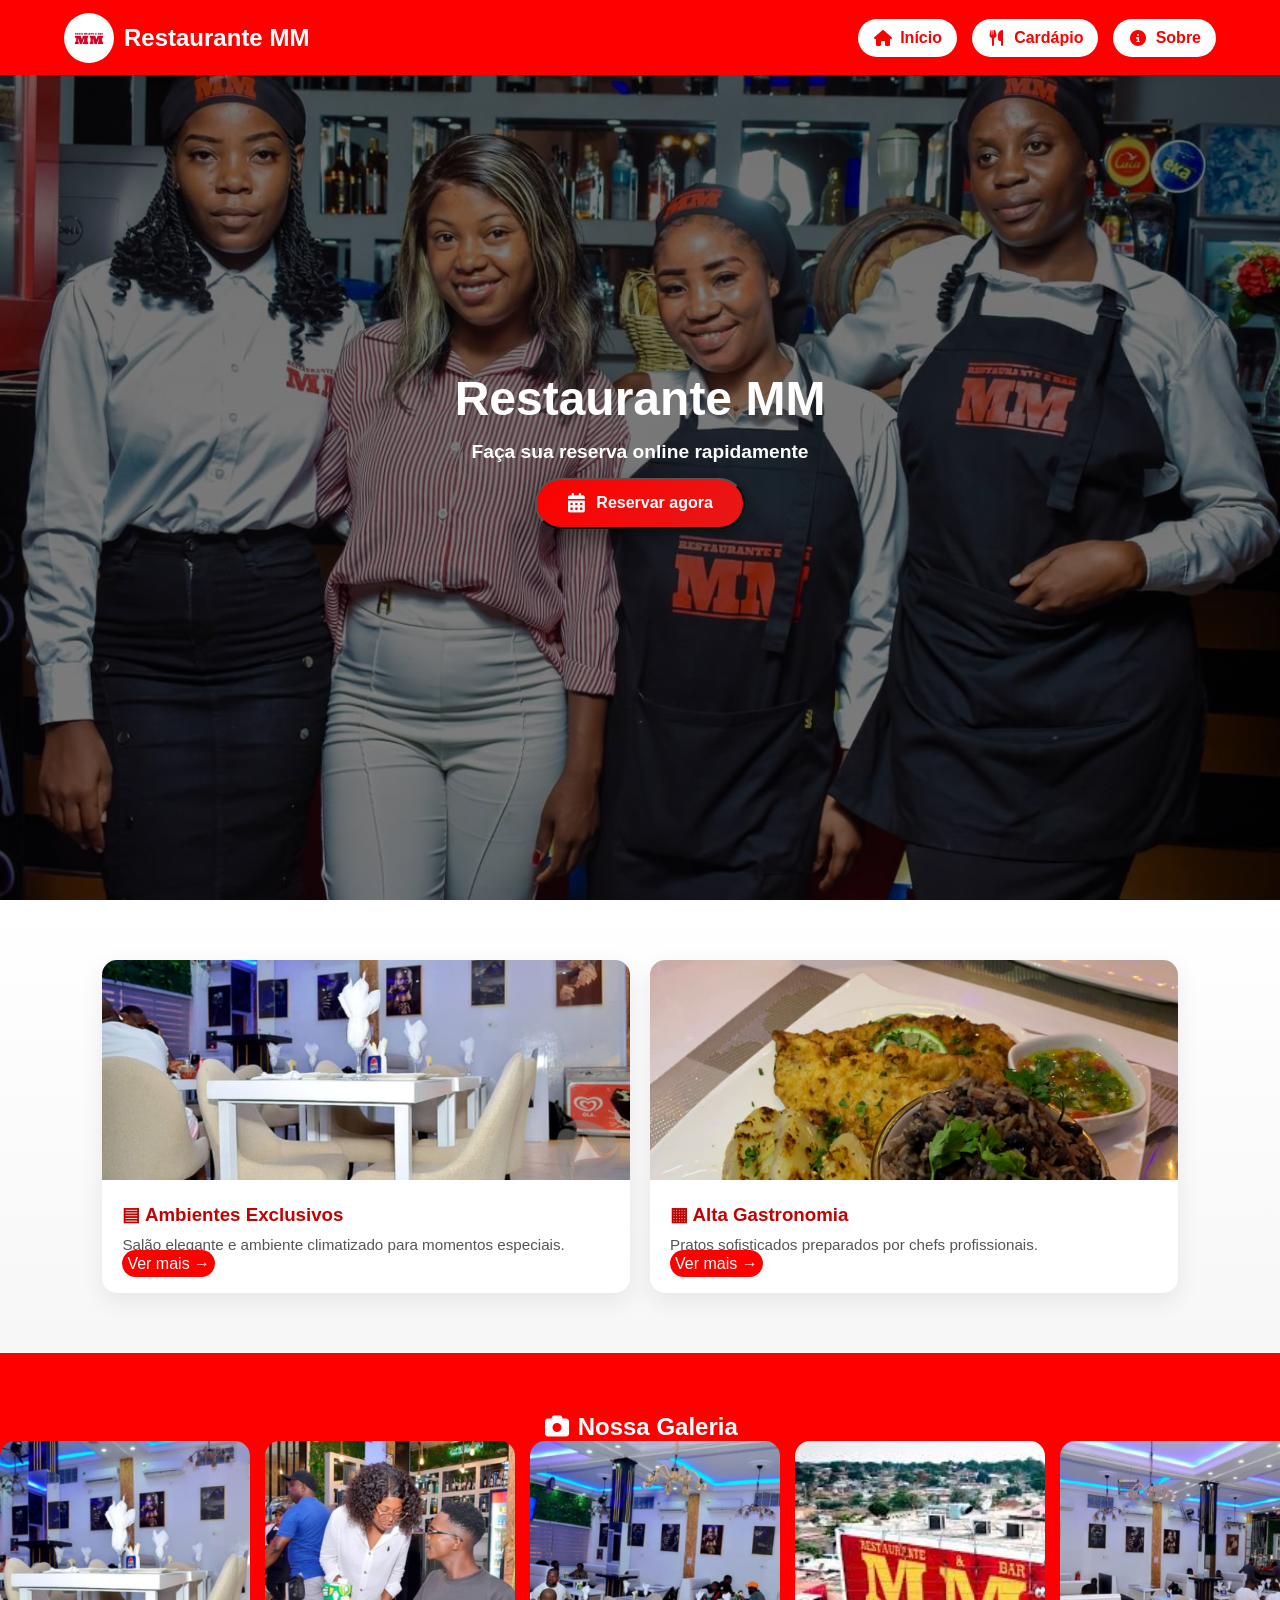
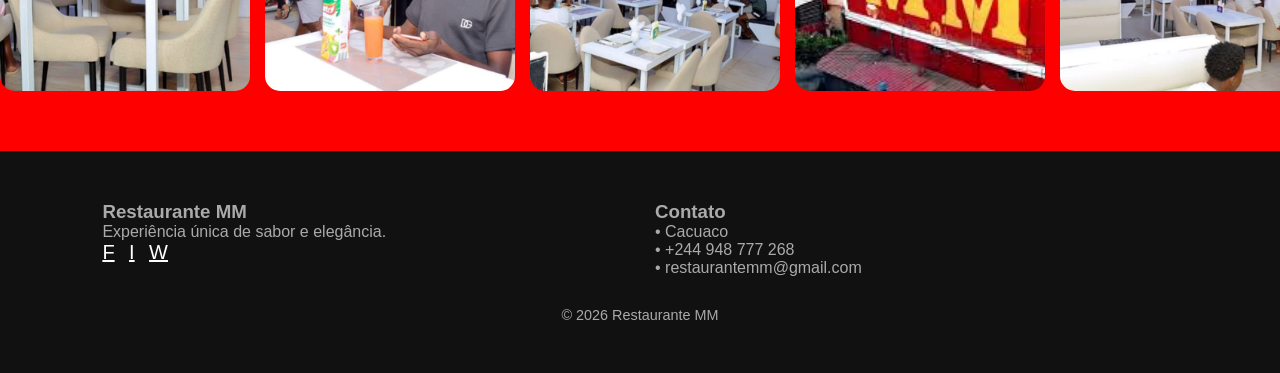
==== commit 9607cbac: "Primeira versão do sistema 0.0.6" ====
--- a/index.html
+++ b/index.html
@@ -5,7 +5,8 @@
     <meta name="viewport" content="width=device-width, initial-scale=1.0">
     <title>Restaurante MM</title>
 
-    <link rel="stylesheet" href="../s_reserva/assets/css/style.css?v=3">
+    <link rel="stylesheet" href="assets/css/style.css?v=3">
+    <link rel="stylesheet" href="assets/css/modal.css">
     <link rel="stylesheet" href="https://cdnjs.cloudflare.com/ajax/libs/font-awesome/6.5.1/css/all.min.css">
 </head>
 
@@ -14,14 +15,14 @@
 <!-- NAVBAR -->
 <nav>
     <div class="logo-container">
-        <img src="../s_reserva/img/menu/IMG-20260217-WA0002.jpg" class="img">
+        <img src="img/menu/IMG-20260217-WA0002.jpg" class="img">
         <h1>Restaurante MM</h1>
     </div>
 
     <ul class="nav-links">
         <li><a href="index.html"><span class="nav-icon"><i class="fa-solid fa-house"></i></span> Início</a></li>
-        <li><a href="../s_reserva/pages/cardapio.html"><span class="nav-icon"><i class="fa-solid fa-utensils"></i></span> Cardápio</a></li>
-        <li><a href="../s_reserva/pages/sobre.html"><span class="nav-icon"><i class="fa-solid fa-circle-info"></i></span> Sobre</a></li>
+        <li><a href="pages/cardapio.html"><span class="nav-icon"><i class="fa-solid fa-utensils"></i></span> Cardápio</a></li>
+        <li><a href="pages/sobre.html"><span class="nav-icon"><i class="fa-solid fa-circle-info"></i></span> Sobre</a></li>
     </ul>
 </nav>
 
@@ -44,8 +45,8 @@
         <h2 id="reservaTitle">Reserva rápida</h2>
         <p class="modal-subtitle">Preencha seus dados para reservar e acompanhe pelo código.</p>
 
-        <form action="../s_reserva/admin/reservas.php" method="POST" id="modalReservaForm" class="modal-form" autocomplete="off">
-            <input type="hidden" name="csrf_token" id="csrf_token" value="">
+        <form action="admin/reservas.php" method="POST" id="modalReservaForm" class="modal-form" autocomplete="off">
+            <input type="hidden" name="csrf_token" id="csrf_token" value="" data-csrf-url="pages/csrf_token.php">
             <input type="text" name="hp" class="hp" tabindex="-1" autocomplete="off">
 
             <div class="grid-2">
@@ -104,7 +105,7 @@
         <hr>
 
         <h3>Ver Reserva</h3>
-        <form action="../s_reserva/admin/ver_reserva.php" method="GET" class="modal-form" style="margin-top:12px;">
+        <form action="admin/ver_reserva.php" method="GET" class="modal-form" style="margin-top:12px;">
             <div class="grid-2">
                 <input type="text" name="codigo_reserva" placeholder="Código da reserva">
                 <input type="email" name="email" placeholder="E-mail">
@@ -126,14 +127,14 @@
     <!-- AMBIENTES EXCLUSIVOS -->
     <div class="category-card">
 
-        <img src="../s_reserva/img/galeria/1d555868-b136-4fd9-badd-256a04c312cc.jpg">
+        <img src="img/galeria/1d555868-b136-4fd9-badd-256a04c312cc.jpg">
 
         <div class="category-info">
             <h3>▤ Ambientes Exclusivos</h3>
 
             <p>Salão elegante e ambiente climatizado para momentos especiais.</p>
 
-            <a href="../s_reserva/pages/ambiente.html" class="mini-btn">
+            <a href="pages/ambiente.html" class="mini-btn">
                 Ver mais →
             </a>
         </div>
@@ -143,14 +144,14 @@
     <!-- ALTA GASTRONOMIA -->
     <div class="category-card">
 
-        <img src="../s_reserva/img/comidaMM/IMG-20260217-WA0004.jpg">
+        <img src="img/comidaMM/IMG-20260217-WA0004.jpg">
 
         <div class="category-info">
             <h3>▦ Alta Gastronomia</h3>
 
             <p>Pratos sofisticados preparados por chefs profissionais.</p>
 
-            <a href="../s_reserva/pages/gastronomia.html" class="mini-btn">
+            <a href="pages/gastronomia.html" class="mini-btn">
                 Ver mais →
             </a>
         </div>
@@ -164,11 +165,11 @@
 
     <div class="comboio-container">
         <div class="comboio-faixa">
-            <img src="../s_reserva/img/galeria/1d555868-b136-4fd9-badd-256a04c312cc.jpg">
-            <img src="../s_reserva/img/galeria/27867d78-b7e3-4402-a09d-86ecd639f633.jpg">
-            <img src="../s_reserva/img/galeria/7af3dc20-5b73-4b53-b83a-d485df2a1cec.jpg">
-            <img src="../s_reserva/img/galeria/baixados.jpg">
-            <img src="../s_reserva/img/galeria/mm.jpg">
+            <img src="img/galeria/1d555868-b136-4fd9-badd-256a04c312cc.jpg">
+            <img src="img/galeria/27867d78-b7e3-4402-a09d-86ecd639f633.jpg">
+            <img src="img/galeria/7af3dc20-5b73-4b53-b83a-d485df2a1cec.jpg">
+            <img src="img/galeria/baixados.jpg">
+            <img src="img/galeria/mm.jpg">
         </div>
     </div>
 </section>
@@ -202,51 +203,6 @@
     </div>
 </footer>
 
-<script>
-    const reservaModal = document.getElementById('reservaModal');
-    const openReservaModal = document.getElementById('openReservaModal');
-    const closeReservaModal = document.getElementById('closeReservaModal');
-    const cancelReservaModal = document.getElementById('cancelReservaModal');
-    const closeVerifyModal = document.getElementById('closeVerifyModal');
-    const tokenInput = document.getElementById('csrf_token');
-
-    async function loadCsrfToken() {
-        try {
-            const response = await fetch('../s_reserva/pages/csrf_token.php');
-            if (!response.ok) throw new Error('Não foi possível obter token');
-            const data = await response.json();
-            tokenInput.value = data.csrf_token;
-        } catch (error) {
-            console.error(error);
-        }
-    }
-
-    function openModal() {
-        reservaModal.classList.add('visible');
-        reservaModal.setAttribute('aria-hidden', 'false');
-        document.body.style.overflow = 'hidden';
-        loadCsrfToken();
-    }
-
-    function closeModal() {
-        reservaModal.classList.remove('visible');
-        reservaModal.setAttribute('aria-hidden', 'true');
-        document.body.style.overflow = '';
-    }
-
-    openReservaModal.addEventListener('click', openModal);
-    closeReservaModal.addEventListener('click', closeModal);
-    cancelReservaModal.addEventListener('click', closeModal);
-    closeVerifyModal.addEventListener('click', closeModal);
-    reservaModal.addEventListener('click', event => {
-        if (event.target === reservaModal) closeModal();
-    });
-    window.addEventListener('keydown', event => {
-        if (event.key === 'Escape' && reservaModal.classList.contains('visible')) {
-            closeModal();
-        }
-    });
-</script>
-
+    <script src="javascript/reserva-modal.js"></script>
 </body>
 </html>
--- a/assets/css/style.css
+++ b/assets/css/style.css
@@ -0,0 +1,422 @@
+*{
+    margin:0;
+    padding:0;
+    box-sizing:border-box;
+    font-family:'Poppins', sans-serif;
+}
+
+body{
+    background: #f5f5f5;
+    color: #333;
+}
+
+/* NAVBAR */
+nav{
+    position:fixed;
+    top:0;
+    width:100%;
+    height:75px;
+    background:linear-gradient(90deg, #ff0000, #ff0000);
+    display:flex;
+    justify-content:space-between;
+    align-items:center;
+    padding:0 5%;
+    z-index:1000;
+}
+
+.logo-container{
+    display:flex;
+    align-items:center;
+    gap:10px;
+}
+
+.logo-container img{
+    width:50px;
+    height:50px;
+    border-radius:50%;
+}
+
+nav h1{
+    color: white;
+    font-size:1.5rem;
+}
+
+.nav-links{
+    display:flex;
+    gap:15px;
+    list-style:none;
+}
+
+.nav-links a{
+    text-decoration: none;
+    color: #ff0000;
+    background: rgb(255, 255, 255);
+    padding:10px 15px;
+    border-radius:25px;
+    font-weight:600;
+    display:flex;
+    align-items:center;
+    gap:8px;
+    transition:0.3s;
+}
+
+.nav-icon{
+    display:inline-flex;
+    align-items:center;
+    justify-content:center;
+    width:1.2em;
+}
+
+.nav-links a:hover{
+    transform:scale(1.05);
+    background: rgb(0, 0, 0);
+    color: red;
+}
+
+/* BANNER */
+.imgfundo{
+    height:100vh;
+    background:linear-gradient(rgba(0, 0, 0, 0.54),rgba(0, 0, 0, 0.49)),url('/img/menu/IMG-20260217-WA0037.jpg') center/cover;
+    display:flex;
+    justify-content:center;
+    align-items:center;
+    text-align:center;
+    padding:20px;
+}
+
+.texto{
+    color:white;
+    max-width:700px;
+}
+
+.texto h2{
+    font-size:3rem;
+}
+
+.texto h3{
+    font-size:1.2rem;
+    margin:15px 0;
+}.a{
+    display:inline-flex;
+    align-items:center;
+    gap:10px;
+
+    padding:14px 30px;
+    background:linear-gradient(135deg, #ff0000, #e61818);
+
+    color:white;
+    font-size:1rem;
+    font-weight:700;
+
+    border-radius:50px;
+    text-decoration:none;
+
+    box-shadow:0 10px 25px rgba(0,0,0,0.5);
+
+    transition:0.3s ease;
+
+    position:relative;
+    overflow:hidden;
+
+    animation:pulse 2s infinite;
+}
+
+/* ÍCONE */
+.a i{
+    font-size:1.2rem;
+}
+
+/* HOVER */
+.a:hover{
+    transform:translateY(-4px) scale(1.05);
+    box-shadow:0 15px 35px rgba(0,0,0,0.7);
+}
+
+/* 🔥 ANIMAÇÃO PULSANTE */
+@keyframes pulse{
+    0%{
+        box-shadow:0 0 0 0 rgba(255, 0, 0, 0.86);
+    }
+    70%{
+        box-shadow:0 0 0 18px rgba(255,0,0,0);
+    }
+    100%{
+        box-shadow:0 0 0 0 rgba(255,0,0,0);
+    }
+}
+
+/* 🔥 EFEITO DE BRILHO PASSANDO */
+.a::before{
+    content:"";
+    position:absolute;
+    top:0;
+    left:-100%;
+    width:100%;
+    height:100%;
+    background:linear-gradient(
+        120deg,
+        transparent,
+        rgba(255,255,255,0.4),
+        transparent
+    );
+    transition:0.5s;
+}
+
+.a:hover::before{
+    left:100%;
+}
+/* CATEGORIAS */
+.categories{
+    display: grid;
+    grid-template-columns:repeat(auto-fit,minmax(280px,1fr));
+    gap:20px;
+    padding:60px 8%;
+    background: linear-gradient(to bottom, #ffffff, #f7f7f7);
+}
+
+/* CARD */
+.category-card{
+    background: white;
+    border-radius:15px;
+    overflow: hidden;
+
+    box-shadow:0 8px 25px rgba(0,0,0,0.08);
+
+    transition:0.35s ease;
+    position:relative;
+}
+
+/* hover mais suave e profissional */
+.category-card:hover{
+    transform:translateY(-10px);
+    box-shadow:0 15px 35px rgba(255,0,0,0.15);
+}
+
+/* imagem com zoom suave */
+.category-card img{
+    width:100%;
+    height:220px;
+    object-fit: cover;
+
+    transition:0.4s ease;
+}
+
+.category-card:hover img{
+    transform:scale(1.05);
+}
+
+/* texto */
+.category-info{
+    padding:20px;
+}
+
+.category-info a{
+
+    background-color: #ff0000;
+    border-radius: 15px;
+    margin-bottom: 20px;
+    padding: 5px;
+    text-decoration: none;
+    color: #ffffff;
+
+
+}
+
+/* efeito de destaque no hover */
+.category-card::after{
+    content:"";
+    position:absolute;
+    top:0;
+    left:0;
+    width:100%;
+    height:100%;
+
+    background:linear-gradient(
+        120deg,
+        transparent,
+        rgba(255,0,0,0.05),
+        transparent
+    );
+
+    transform:translateX(-100%);
+    transition:0.6s;
+}
+
+.category-card:hover::after{
+    transform:translateX(100%);
+}
+
+/* título opcional (caso uses h3) */
+.category-info h3{
+    color:#c40000;
+    margin-bottom:8px;
+    font-weight:700;
+}
+
+/* texto */
+.category-info p{
+    color:#555;
+    font-size:0.95rem;
+    line-height:1.4;
+}
+/* GALERIA */
+.galeria-section{
+    background: #ff0000;
+    color: white;
+    padding:60px 0;
+    text-align:center;
+}
+
+.comboio-container{
+    overflow:hidden;
+}
+
+.comboio-faixa{
+    display:flex;
+    gap:15px;
+    animation:scroll 25s linear infinite;
+}
+
+.comboio-faixa img{
+    width:250px;
+    height:250px;
+    border-radius:15px;
+    object-fit:cover;
+}
+
+@keyframes scroll{
+    from{transform:translateX(0);}
+    to{transform:translateX(-50%);}
+}
+
+/* FOOTER */
+footer{
+    background: #111;
+    color: #aaa;
+    padding:50px 8%;
+}
+
+.footer-content{
+    display:grid;
+    grid-template-columns:repeat(auto-fit,minmax(250px,1fr));
+    gap:30px;
+}
+
+.social-icons a{
+    color: white;
+    margin-right:10px;
+    font-size:20px;
+}
+.modal{
+    position:fixed;
+    inset:0;
+    display:none;
+    align-items:center;
+    justify-content:center;
+    background:rgba(0,0,0,0.65);
+    padding:20px;
+    z-index:2000;
+}
+
+.modal.visible{
+    display:flex;
+}
+
+.modal-content{
+    width:100%;
+    max-width:900px;
+    max-height:90vh;
+    overflow-y:auto;
+    background:#fff;
+    border-radius:20px;
+    box-shadow:0 30px 70px rgba(0,0,0,0.28);
+    padding:32px;
+    position:relative;
+}
+
+.modal-close{
+    position:absolute;
+    top:18px;
+    right:18px;
+    border:none;
+    background:transparent;
+    color:#111;
+    font-size:1.3rem;
+    cursor:pointer;
+}
+
+.modal-subtitle{
+    color:#444;
+    margin-top:8px;
+    margin-bottom:22px;
+    font-size:0.95rem;
+}
+
+.modal-form{
+    display:grid;
+    gap:16px;
+}
+
+.modal-form label{
+    display:block;
+    font-size:0.95rem;
+    margin-bottom:8px;
+    color:#333;
+}
+
+.modal-form input,
+.modal-form select{
+    width:100%;
+    padding:14px 16px;
+    border:1px solid #ddd;
+    border-radius:12px;
+    font-size:1rem;
+    color:#111;
+}
+
+.modal-form .grid-2{
+    display:grid;
+    grid-template-columns:repeat(2, minmax(0, 1fr));
+    gap:16px;
+}
+
+.modal-form .field-inline{
+    display:flex;
+    gap:16px;
+    flex-wrap:wrap;
+}
+
+.modal-form .note{
+    font-size:0.92rem;
+    color:#555;
+    margin-top:-8px;
+}
+
+.modal-form button{
+    padding:14px 22px;
+    border-radius:999px;
+    border:none;
+    cursor:pointer;
+    font-weight:700;
+}
+
+.modal-form .btn-voltar{
+    background:#f3f3f3;
+    color:#111;
+}
+
+.modal-form .btn-enviar{
+    background:#ff0000;
+    color:#fff;
+}
+
+@media(max-width:800px){
+    .modal-form .grid-2{
+        grid-template-columns:1fr;
+    }
+}
+.copyright{
+    text-align:center;
+    margin-top:30px;
+    font-size:0.9rem;
+}
--- a/assets/css/modal.css
+++ b/assets/css/modal.css
@@ -0,0 +1,132 @@
+.modal{
+    position:fixed;
+    inset:0;
+    display:none;
+    align-items:center;
+    justify-content:center;
+    background:rgba(0,0,0,0.70);
+    padding:24px;
+    z-index:2000;
+}
+
+.modal.visible{
+    display:flex;
+}
+
+.modal-content{
+    width:100%;
+    max-width:920px;
+    max-height:90vh;
+    overflow-y:auto;
+    background:#ffffff;
+    border-radius:24px;
+    box-shadow:0 30px 90px rgba(0,0,0,0.24);
+    padding:32px;
+    position:relative;
+}
+
+.modal-close{
+    position:absolute;
+    top:18px;
+    right:18px;
+    border:none;
+    background:transparent;
+    color:#111;
+    font-size:1.4rem;
+    cursor:pointer;
+}
+
+.modal-content h2,
+.modal-content h3{
+    margin:0;
+    color:#111;
+}
+
+.modal-subtitle{
+    margin-top:10px;
+    margin-bottom:22px;
+    color:#555;
+    font-size:0.95rem;
+    line-height:1.5;
+}
+
+.modal-form{
+    display:grid;
+    gap:16px;
+}
+
+.modal-form label{
+    display:block;
+    margin-bottom:8px;
+    color:#333;
+    font-size:0.95rem;
+}
+
+.modal-form input,
+.modal-form select{
+    width:100%;
+    padding:14px 16px;
+    border:1px solid #ddd;
+    border-radius:14px;
+    font-size:1rem;
+    color:#111;
+    background:#fbfbfb;
+}
+
+.modal-form .grid-2{
+    display:grid;
+    grid-template-columns:repeat(2,minmax(0,1fr));
+    gap:16px;
+}
+
+.modal-form .field-inline{
+    display:flex;
+    gap:16px;
+    flex-wrap:wrap;
+}
+
+.modal-form .note{
+    font-size:0.92rem;
+    color:#666;
+}
+
+.modal-form button{
+    border:none;
+    cursor:pointer;
+    border-radius:999px;
+    padding:14px 24px;
+    font-weight:700;
+    transition:transform .2s ease, opacity .2s ease;
+}
+
+.modal-form button:hover{
+    transform:translateY(-1px);
+}
+
+.btn-voltar{
+    background:#f4f4f4;
+    color:#111;
+}
+
+.btn-enviar{
+    background:#d10707;
+    color:#fff;
+}
+
+.hp{
+    position:absolute;
+    left:-9999px;
+    top:auto;
+    width:1px;
+    height:1px;
+    overflow:hidden;
+}
+
+@media(max-width:820px){
+    .modal-content{
+        padding:24px;
+    }
+    .modal-form .grid-2{
+        grid-template-columns:1fr;
+    }
+}
